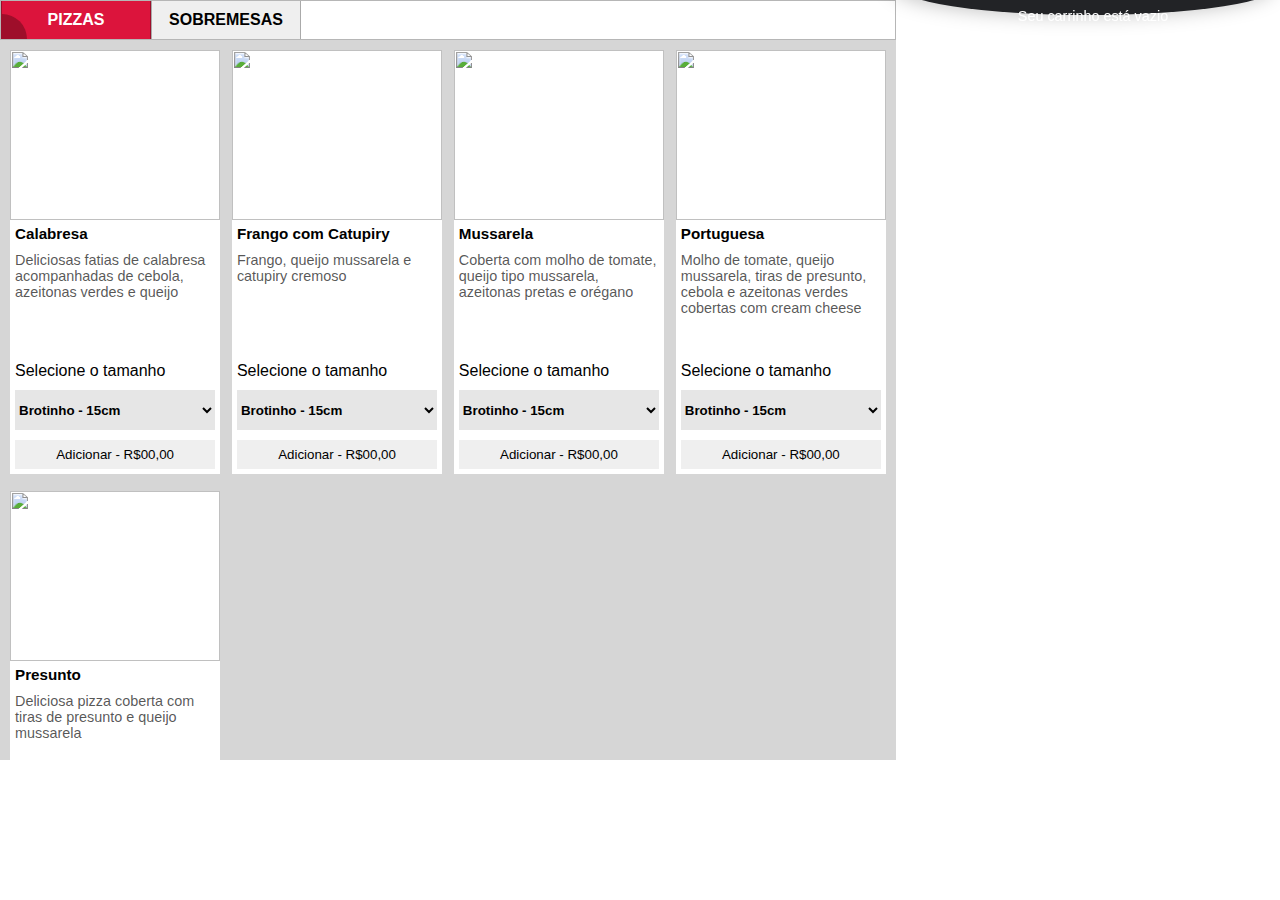
==== html/menu.html @ 4f8a412b "Update PizzaNetRJ" ====
<!DOCTYPE html>
<html lang="pt-br">

<head>
    <meta charset="UTF-8">
    <meta http-equiv="X-UA-Compatible" content="IE=edge">
    <meta name="viewport" content="width=device-width, initial-scale=1.0">
    <title>Cardápio - PizzaNet RJ</title>

    <link rel="stylesheet" href="../styles/style.css">
    <link rel="stylesheet" href="../styles/menu.css">

    <script src="../jquery.js"></script>
</head>

<body>
    <main>

        <div class="content">

            <div class="row">
                <img src="../assets/logo.png" alt="">
            </div>

            <nav>
                <div class="rowMenu">
                    <button class="menuBtnSelected" id="rowMenuBtn1">PIZZAS</button>
                    <button id="rowMenuBtn2">SOBREMESAS</button>
                </div>
            </nav>

            <div class="pizzas">

                <div class="menuOptionCard">
                    <div class="menuOptionCardImage">
                        <img src="../assets/menu/pizzas/calabresa.jpg" alt="">
                    </div>

                    <div class="menuOptionCardInfo">
                        <h4>Calabresa</h4>
                        <p>
                            Deliciosas fatias de calabresa acompanhadas de cebola, azeitonas verdes e queijo
                        </p>
                        <label for="sizes">Selecione o tamanho</label>
                        <select name="sizes" id="">
                            <option value="15">Brotinho - 15cm</option>
                            <option value="20">Pequena - 20cm</option>
                            <option value="25">Média - 25cm</option>
                            <option value="30">Grande - 30cm</option>
                            <option value="40">Família - 40cm</option>
                        </select>
                        <button class="redBtn">Adicionar - R$00,00</button>
                    </div>
                </div>

                <div class="menuOptionCard">
                    <div class="menuOptionCardImage">
                        <img src="../assets/menu/pizzas/frango-catupiry.jpg" alt="">
                    </div>

                    <div class="menuOptionCardInfo">
                        <h4>Frango com Catupiry</h4>
                        <p>
                            Frango, queijo mussarela e catupiry cremoso
                        </p>
                        <label for="sizes">Selecione o tamanho</label>
                        <select name="sizes" id="">
                            <option value="15">Brotinho - 15cm</option>
                            <option value="20">Pequena - 20cm</option>
                            <option value="25">Média - 25cm</option>
                            <option value="30">Grande - 30cm</option>
                            <option value="40">Família - 40cm</option>
                        </select>
                        <button class="redBtn">Adicionar - R$00,00</button>
                    </div>
                </div>

                <div class="menuOptionCard">
                    <div class="menuOptionCardImage">
                        <img src="../assets/menu/pizzas/muzzarela.jpeg" alt="">
                    </div>

                    <div class="menuOptionCardInfo">
                        <h4>Mussarela</h4>
                        <p>
                            Coberta com molho de tomate, queijo tipo mussarela, azeitonas pretas e orégano
                        </p>
                        <label for="sizes">Selecione o tamanho</label>
                        <select name="sizes" id="">
                            <option value="15">Brotinho - 15cm</option>
                            <option value="20">Pequena - 20cm</option>
                            <option value="25">Média - 25cm</option>
                            <option value="30">Grande - 30cm</option>
                            <option value="40">Família - 40cm</option>
                        </select>
                        <button class="redBtn">Adicionar - R$00,00</button>
                    </div>
                </div>

                <div class="menuOptionCard">
                    <div class="menuOptionCardImage">
                        <img src="../assets/menu/pizzas/portuguesa.jpg" alt="">
                    </div>

                    <div class="menuOptionCardInfo">
                        <h4>Portuguesa</h4>
                        <p>
                            Molho de tomate, queijo mussarela, tiras de presunto, cebola e azeitonas verdes cobertas com
                            cream cheese
                        </p>
                        <label for="sizes">Selecione o tamanho</label>
                        <select name="sizes" id="">
                            <option value="15">Brotinho - 15cm</option>
                            <option value="20">Pequena - 20cm</option>
                            <option value="25">Média - 25cm</option>
                            <option value="30">Grande - 30cm</option>
                            <option value="40">Família - 40cm</option>
                        </select>
                        <button class="redBtn">Adicionar - R$00,00</button>
                    </div>
                </div>

                <div class="menuOptionCard">
                    <div class="menuOptionCardImage">
                        <img src="../assets/menu/pizzas/presunto.jpg" alt="">
                    </div>

                    <div class="menuOptionCardInfo">
                        <h4>Presunto</h4>
                        <p>
                            Deliciosa pizza coberta com tiras de presunto e queijo mussarela
                        </p>
                        <label for="sizes">Selecione o tamanho</label>
                        <select name="sizes" id="">
                            <option value="15">Brotinho - 15cm</option>
                            <option value="20">Pequena - 20cm</option>
                            <option value="25">Média - 25cm</option>
                            <option value="30">Grande - 30cm</option>
                            <option value="40">Família - 40cm</option>
                        </select>
                        <button class="redBtn">Adicionar - R$00,00</button>
                    </div>
                </div>

            </div>

            <div class="sobremesas" style="display: none;">

                <div class="menuOptionCard">
                    <div class="menuOptionCardImage">
                        <img src="../assets/menu/sobremesas/boloMorango.png" alt="">
                    </div>

                    <div class="menuOptionCardInfo">
                        <h4>Bolo de Chocolate</h4>
                        <p>
                            Uma fatia do nosso bolo de chocolate especial com pedaços de morango
                        </p>

                        <button class="redBtn">Adicionar - R$00,00</button>
                    </div>
                </div>

                <div class="menuOptionCard">
                    <div class="menuOptionCardImage">
                        <img src="../assets/menu/sobremesas/churros.jpeg" alt="">
                    </div>

                    <div class="menuOptionCardInfo">
                        <h4>Mini Churros</h4>
                        <p>
                            Porção com 10 mini-churros crocantes recheados com doce de leite
                        </p>

                        <button class="redBtn">Adicionar - R$00,00</button>
                    </div>
                </div>

                <div class="menuOptionCard">
                    <div class="menuOptionCardImage">
                        <img src="../assets/menu/sobremesas/petitGateau.jpeg" alt="">
                    </div>

                    <div class="menuOptionCardInfo">
                        <h4>Petit Gateau</h4>
                        <p>
                            Pedaço do nosso delicioso brownie com duas bolos de sorvete de creme e calda de chocolate
                        </p>

                        <button class="redBtn">Adicionar - R$00,00</button>
                    </div>
                </div>

                <div class="menuOptionCard">
                    <div class="menuOptionCardImage">
                        <img src="../assets/menu/sobremesas/pudim.jpg" alt="">
                    </div>

                    <div class="menuOptionCardInfo">
                        <h4>Pudim</h4>
                        <p>
                            Se você gosta de pudim, precisa experimentar o nosso maravilhoso pudim de leite especial
                        </p>

                        <button class="redBtn">Adicionar - R$00,00</button>
                    </div>
                </div>

            </div>

        </div>

        <div class="cart">

            <h2>Seu Carrinho</h2>

            <hr>

            <p class="empty">Seu carrinho está vazio</p>

            <p class="tax">Taxa de entrega: R$00,00</p>

            <button>Concluir Pedido</button>

        </div>

        <div class="cartMobile">
            <button class="redBtn">Ver Carrinho 🛒</button>
        </div>

        <div class="cartMobilePopUp">
            <h2>Seu Carrinho</h2>
            <button class="closePopUp">X</button>

            <hr>

            <p class="empty">Seu carrinho está vazio</p>

            <p class="tax">Taxa de entrega: R$00,00</p>

            <button class="redBtn">Concluir Pedido</button>
        </div>

    </main>

    <script>
        /*MENU PARA TROCAR ENTRE AS ABAS*/
        $(function ()
        {
            let rowMenuBtn1 = $('#rowMenuBtn1')
            let rowMenuBtn2 = $('#rowMenuBtn2')
            let pizzas = $('.pizzas')
            let sobremesas = $('.sobremesas')

            rowMenuBtn1.click(() =>
            {
                rowMenuBtn1.addClass('menuBtnSelected')
                rowMenuBtn2.removeClass('menuBtnSelected')

                pizzas.css('display', 'flex')
                sobremesas.css('display', 'none')
            })
            rowMenuBtn2.click(() =>
            {
                rowMenuBtn1.removeClass('menuBtnSelected')
                rowMenuBtn2.addClass('menuBtnSelected')

                pizzas.css('display', 'none')
                sobremesas.css('display', 'flex')
            })
        })
    </script>

    <script>

        /*POPUP DO CARRINHO NO CELULARL*/
        $(function ()
        {

            let cartMobileBtn = $('.cartMobile button')
            let cartMobilePopUp = $('.cartMobilePopUp')
            let closePopUp = $('.closePopUp')

            cartMobileBtn.click(() =>
            {
                cartMobilePopUp.css('display', 'flex')
            })

            closePopUp.click(() =>
            {
                cartMobilePopUp.css('display', 'none')
            })

        })

    </script>
</body>

</html>
---- styles/style.css ----
* {
    box-sizing: border-box;

    padding: 0;
    margin: 0;
    transition-duration: 0.3s;
}

:root {
    --cor1: crimson;
    --cor2: #222326;
    --cor3: #3E5902;
    --cor4: #F2A74B;
    --cor5: #BF3617;
}

@font-face {
    font-family: 'secular';
    src: url('../fonts/SecularOne-Regular.ttf');
}

body {
    font-family: Arial, Helvetica, sans-serif;
    overflow-x: hidden;
}

button {
    cursor: pointer;
    border: none;
    width: fit-content;

    padding: 7px;
    margin: 0px 5px;
    transition: 0.3s;
}

header {
    background-color: var(--cor2);
    color: white;

    padding: 15px;
}

header h1 {
    font-family: secular;

    font-size: 2.5em;
    margin-left: 40px;

    text-shadow: var(--cor1) 0 5px;
}

header .login {
    position: absolute;
    right: 40px;
}

.row {
    display: flex;
    flex-direction: row;
    width: fit-content;
    align-items: center;
}

header button {
    color: white;
    background-color: transparent;
    font-weight: bolder;

    font-size: 1.1em;
}

header button:hover {
    background: var(--cor1);
    transform: scale(1.08);
}

header button:active {
    background-color: #dc143cc0;
}

.bg {
    background-image: url('../assets/bg.jpg');
    background-position: center;
    background-size: cover;

    height: 55vh;
}

section {
    margin: auto;
}



.mainContent {
    background-color: var(--cor2);
    color: white;
    text-align: center;
    font-weight: bolder;

    width: 100%;
    padding: 50px;

    box-shadow: inset #00000044 0 0 40px;
}

.cart {
    background-color: var(--cor1);
    position: fixed;
    display: flex;
    align-items: center;
    justify-content: center;

    width: 60px;
    height: 60px;
    right: 5vw;
    bottom: 5vh;
    border-radius: 100%;
}

.cart:hover {
    background-color: #c00f32;
}

.cart img {
    width: 70%;
    padding-right: 2px;

    filter: opacity(0.5);
}

.cart:hover img {
    filter: opacity(1);
}

.mainContent h2 {
    text-decoration: underline;

    font-size: 2.7em;
    padding: 20px;
    margin-top: 50px;
}

.flavors {
    display: flex;
    justify-content: center;
    align-items: center;
    flex-wrap: wrap;
}

.flavor {
    background-color: white;
    color: black;

    width: 350px;
    border-radius: 20px;
    margin: 10px;
    padding: 10px;
}

.flavor img {
    width: 100%;
    height: 250px;
    border-radius: 20px 20px 0 0;
}

.flavor h3 {
    font-size: 1.5em;
    padding: 5px;
}

.flavor .price {
    text-align: left;
    font-weight: lighter;

    font-size: 1.2em;
}

.flavor .price .value {
    color: var(--cor1);
    font-weight: bold;
}

.flavor button {
    background-color: transparent;
    color: white;

    height: 30px;
    margin: 10px auto;
    padding: 5px 30px;
}

.flavor:hover button {
    background-color: var(--cor1);

}

.flavor:hover button:hover {
    background-color: #c00f32;

    height: 30px;
}

.flavor:hover button:active {
    background-color: #a50e2c;

    height: 30px;
}

.contacts {
    display: flex;
    flex-wrap: wrap;
    margin: auto;

    width: 75vw;
}

.contacts img {
    width: 30px;
    margin-right: 10px;
}

.contact {
    display: flex;
    align-items: center;
    justify-content: center;
    cursor: pointer;
    background-color: #0000003b;
    margin: auto;

    font-size: 1.2em;
    width: 300px;
    padding: 10px;
    border-radius: 10px;
    margin-bottom: 5px;
}


@media (max-width: 500px) {
    header h1 {
        font-size: 1.3em;
        margin-left: 10px;
    }

    header .login {
        position: absolute;
        right: 10px;
    }

    header button {
        font-size: 0.8em;
    }

    .mainContent {
        padding-left: 0;
        padding-right: 0;
    }

    .mainContent h2 {
        font-size: 2em;
    }

    .flavor img {
        object-fit: cover;

        width: 100%;
        height: 200px;
    }

    .contacts {
        width: 100vw;
    }


}
---- styles/menu.css ----
:root {
    --cor1: #dc143c;
    --cor2: #222326;
    --cor3: #3E5902;
    --cor4: #F2A74B;
    --cor5: #BF3617;
}


main {
    background-color: white;
    display: flex;
    overflow-y: hidden;

    height: 100vh;
}

.content {
    width: 70vw;
}

nav {
    border: #00000049 solid 1px;
}

.rowMenu {
    display: flex;
}

.rowMenu button {
    font-family: 'Segoe UI', Tahoma, Geneva, Verdana, sans-serif;
    font-weight: bold;

    width: 150px;
    font-size: 1em;
    padding: 10px 15px;
    margin: 0;
    border-left: #00000049 solid 1px;
    border-right: #00000049 solid 1px;
}

/*CLASSES DE ADIÇÃO*/
.menuBtnSelected {
    background-color: crimson;
    color: white;
    position: relative;
    overflow: hidden;
}

.menuBtnSelected::after {
    content: '';
    position: absolute;
    background-color: #9e0e2a;

    width: 50px;
    height: 50px;
    border-radius: 50%;
    left: -25px;
    bottom: -25px;
}

.pizzas,
.sobremesas,
.bebidas {
    background-color: #d6d6d6;
    display: flex;
    flex-wrap: wrap;
    justify-content: space-between;
    overflow: scroll;

    height: 80%;
    gap: 1%;
    padding: 10px;
}

.menuOptionCard {
    background-color: white;
    height: fit-content;

    width: 24%;
    margin-bottom: 10px;
}

.menuOptionCard:hover {
    box-shadow: #00000094 0 0 10px;
}

.menuOptionCardImage {
    width: 100%;
    height: 170px;
}

.menuOptionCard img {
    object-fit: cover;
    width: 100%;
    height: 100%;
}

.menuOptionCardInfo {
    display: flex;
    flex-direction: column;

    padding: 5px;
    gap: 10px;
}

.menuOptionCardInfo h4 {
    font-family: 'Segoe UI', Tahoma, Geneva, Verdana, sans-serif;

    font-size: 0.95em;
}

.menuOptionCardInfo p {
    color: #000000ab;

    height: 100px;
    font-size: 0.9em;
}

.menuOptionCardInfo select {
    background-color: #e6e6e6;
    font-weight: bolder;
    cursor: pointer;
    border: none;

    height: 40px;
}

.menuOptionCardInfo button {
    margin: auto;

    width: 100%;
}




.cartMobile,
.cartMobilePopUp {
    display: none;
}

.cart,
.cartMobilePopUp {
    background-color: var(--cor2);
    color: white;
    flex-direction: column;
    position: relative;

    padding: 5px;

}

.cart {
    display: flex;

    right: 0px;
    width: 30vw;

    box-shadow: #00000041 -5px 0 20px;
}

.cart h2 {
    font-family: 'Segoe UI', Tahoma, Geneva, Verdana, sans-serif;
    text-align: center;
    font-weight: bolder;

    padding: 20px;
}

hr {
    color: #ffffff91;
    border-style: dashed;

    width: 100%;
    margin: 20px auto;
}

.empty {
    font-family: 'Segoe UI', Tahoma, Geneva, Verdana, sans-serif;
    font-weight: lighter;

    margin-left: 10px;
    font-size: 0.9em;
}

.tax {
    color: #ffffffce;

    margin-top: 30px;
}

.cart button {
    position: absolute;
    font-weight: bolder;
    background-color: var(--cor1);
    color: white;

    left: 50%;
    bottom: 20px;
    width: 90%;
    padding: 10px;
    border-radius: 10px;

    transform: translateX(-50%);
}

.cart button:hover {
    background-color: #c01134;
}



@media (max-width: 768px) {
    .menuOptionCard {
        width: 49%;
    }
}

@media (max-width: 425px) {
    .content {
        width: 100vw;
    }

    .menuOptionCardInfo h4 {
        font-size: 0.8em;
    }

    .menuOptionCardInfo p {
        font-size: 0.8em;
    }

    .cart {
        display: none;
    }

    .cartMobile {
        display: block;
        position: fixed;

        bottom: 0;
        width: 100vw;
    }

    .cartMobile button {
        margin: auto;
        font-weight: bolder;

        width: 100%;
        padding: 15px;
    }

    .cartMobilePopUp {
        display: flex;
        position: fixed;

        width: 100vw;
        height: 100%;
        top: 65px;
    }

    .cartMobilePopUp .closePopUp {
        position: absolute;
        background-color: #ffffff0a;
        color: white;
        font-weight: bolder;

        font-size: 1.5em;
        width: 50px;
        right: 30px;
        transform: translateY(-25%);
    }

    .cartMobilePopUp .redBtn {
        position: absolute;

        left: 50%;
        bottom: 100px;
        width: 90vw;
        transform: translateX(-50%);
    }
}
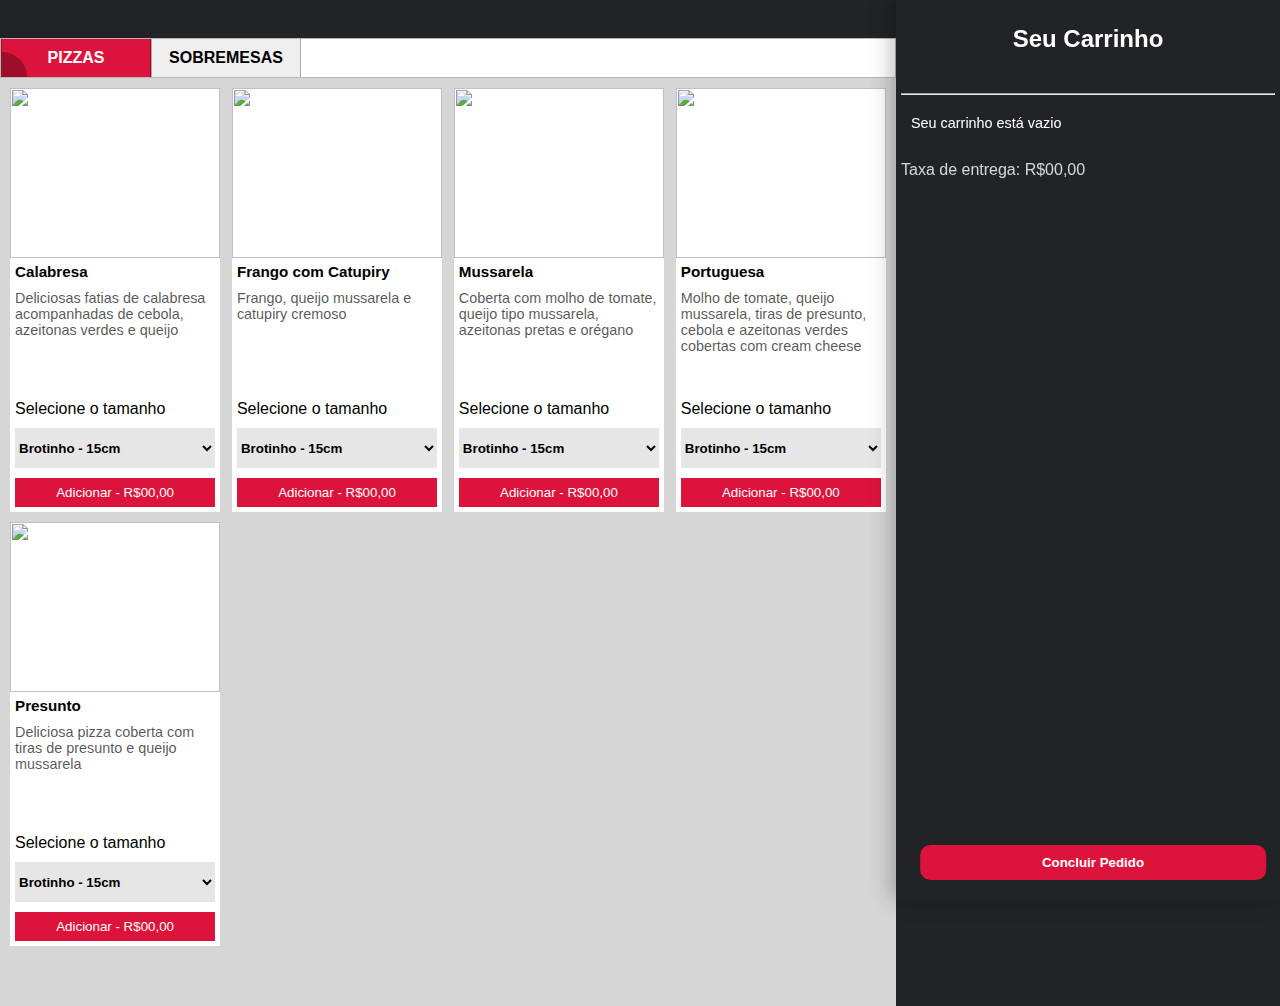
==== commit 43b4304a: "Update PizzaNetRJ" ====
--- a/html/menu.html
+++ b/html/menu.html
@@ -19,7 +19,7 @@
         <div class="content">
 
             <div class="row">
-                <img src="../assets/logo.png" alt="">
+                <a href="../index.html"><img src="../assets/logo.png" alt=""></a>
             </div>
 
             <nav>
--- a/styles/style.css
+++ b/styles/style.css
@@ -7,7 +7,7 @@
 }
 
 :root {
-    --cor1: crimson;
+    --cor1: #dc143c;
     --cor2: #222326;
     --cor3: #3E5902;
     --cor4: #F2A74B;
@@ -21,7 +21,22 @@
 
 body {
     font-family: Arial, Helvetica, sans-serif;
+    background-color: var(--cor2);
     overflow-x: hidden;
+}
+
+.redBtn {
+    background-color: var(--cor1);
+    color: white;
+}
+
+.redBtn:hover {
+    background-color: #af0e2f;
+}
+
+a {
+    color: crimson;
+    text-decoration: none;
 }
 
 button {
@@ -34,35 +49,29 @@
     transition: 0.3s;
 }
 
-header {
+.row {
     background-color: var(--cor2);
     color: white;
-
-    padding: 15px;
-}
-
-header h1 {
-    font-family: secular;
-
-    font-size: 2.5em;
-    margin-left: 40px;
-
-    text-shadow: var(--cor1) 0 5px;
-}
-
-header .login {
-    position: absolute;
-    right: 40px;
-}
-
-.row {
     display: flex;
     flex-direction: row;
     width: fit-content;
     align-items: center;
-}
-
-header button {
+
+    padding: 10px;
+    width: 100%;
+}
+
+.row img {
+    width: 130px;
+    margin-left: 40px;
+}
+
+.row .login {
+    position: absolute;
+    right: 40px;
+}
+
+.row button {
     color: white;
     background-color: transparent;
     font-weight: bolder;
@@ -70,207 +79,212 @@
     font-size: 1.1em;
 }
 
-header button:hover {
+.row button:hover {
     background: var(--cor1);
     transform: scale(1.08);
 }
 
-header button:active {
+.row button:active {
     background-color: #dc143cc0;
 }
 
-.bg {
+
+
+section {
+    color: white;
+    text-align: center;
+    font-weight: bolder;
+    position: relative;
+
+    width: 100vw;
+    padding: 50px;
+
+    box-shadow: inset #00000044 0 0 40px;
+}
+
+.cepCard {
     background-image: url('../assets/bg.jpg');
+    background-size: cover;
     background-position: center;
-    background-size: cover;
-
-    height: 55vh;
-}
-
-section {
+
+    height: 500px;
+    border-radius: 3%;
+}
+
+.cepMenu {
+    background-color: white;
+    color: #000000b0;
     margin: auto;
-}
-
-
-
-.mainContent {
-    background-color: var(--cor2);
-    color: white;
+
+    max-width: 600px;
+    border-radius: 0 0 20px 20px;
+
+    box-shadow: #000000e7 0 10px 50px;
+}
+
+.cepMenu p,
+.cepMenu label {
+    color: #111111;
+}
+
+.cepMenu p {
     text-align: center;
-    font-weight: bolder;
-
-    width: 100%;
-    padding: 50px;
-
-    box-shadow: inset #00000044 0 0 40px;
-}
-
-.cart {
-    background-color: var(--cor1);
-    position: fixed;
-    display: flex;
-    align-items: center;
+
+    font-size: 1.3em;
+    margin-bottom: 30px;
+}
+
+.cepBtns {
+    display: flex;
+    width: 100%;
+}
+
+.cepBtns button {
+    width: 100%;
+    margin: 0;
+    font-size: 1.3em;
+    padding: 20px;
+}
+
+.cep {
+    text-align: left;
+
+    padding: 20px;
+}
+
+.cep input {
+    margin: 10px 0;
+    width: 100%;
+    height: 40px;
+    padding: 10px;
+}
+
+.cep button {
+    margin: auto;
+    font-weight: bolder;
+
+    width: 100%;
+}
+
+
+
+.containerBanners {
+    display: flex;
+    flex-direction: column;
+}
+
+.bannersCard .banners {
+    display: flex;
     justify-content: center;
 
-    width: 60px;
-    height: 60px;
-    right: 5vw;
-    bottom: 5vh;
-    border-radius: 100%;
-}
-
-.cart:hover {
-    background-color: #c00f32;
-}
-
-.cart img {
-    width: 70%;
-    padding-right: 2px;
-
-    filter: opacity(0.5);
-}
-
-.cart:hover img {
-    filter: opacity(1);
-}
-
-.mainContent h2 {
-    text-decoration: underline;
-
-    font-size: 2.7em;
-    padding: 20px;
-    margin-top: 50px;
-}
-
-.flavors {
-    display: flex;
-    justify-content: center;
-    align-items: center;
+    gap: 20px;
+}
+
+.bannersCard img {
+    width: 45vw;
+    margin: auto;
+}
+
+.bannersCard button {
+    background-color: crimson;
+    color: white;
+    font-weight: bolder;
+
+    width: 100%;
+    font-size: 1.5em;
+    margin: 30px auto;
+}
+
+
+
+footer {
+    background-color: black;
+    color: white;
+
+    padding: 30px;
+}
+
+footer hr {
+    margin: 20px auto;
+}
+
+.footerBlocks {
+    display: flex;
     flex-wrap: wrap;
-}
-
-.flavor {
+
+    gap: 50px;
+}
+
+.footerBlock h4 {
+    text-align: center;
+
+    margin-bottom: 10px;
+}
+
+
+
+/*CLASSES DE ADIÇÃO*/
+.cepBtnSelected {
+    position: relative;
+    color: crimson;
     background-color: white;
-    color: black;
-
-    width: 350px;
-    border-radius: 20px;
-    margin: 10px;
-    padding: 10px;
-}
-
-.flavor img {
-    width: 100%;
-    height: 250px;
+}
+
+.cepBtnSelected::after {
+    content: '';
+    position: absolute;
+    background-color: white;
+
+    width: 100%;
+    height: 20%;
+    left: 0;
+    top: -20%;
     border-radius: 20px 20px 0 0;
 }
 
-.flavor h3 {
-    font-size: 1.5em;
-    padding: 5px;
-}
-
-.flavor .price {
-    text-align: left;
-    font-weight: lighter;
-
-    font-size: 1.2em;
-}
-
-.flavor .price .value {
-    color: var(--cor1);
-    font-weight: bold;
-}
-
-.flavor button {
-    background-color: transparent;
-    color: white;
-
-    height: 30px;
-    margin: 10px auto;
-    padding: 5px 30px;
-}
-
-.flavor:hover button {
-    background-color: var(--cor1);
-
-}
-
-.flavor:hover button:hover {
-    background-color: #c00f32;
-
-    height: 30px;
-}
-
-.flavor:hover button:active {
-    background-color: #a50e2c;
-
-    height: 30px;
-}
-
-.contacts {
-    display: flex;
-    flex-wrap: wrap;
-    margin: auto;
-
-    width: 75vw;
-}
-
-.contacts img {
-    width: 30px;
-    margin-right: 10px;
-}
-
-.contact {
-    display: flex;
-    align-items: center;
-    justify-content: center;
-    cursor: pointer;
-    background-color: #0000003b;
-    margin: auto;
-
-    font-size: 1.2em;
-    width: 300px;
-    padding: 10px;
-    border-radius: 10px;
-    margin-bottom: 5px;
-}
-
 
 @media (max-width: 500px) {
-    header h1 {
-        font-size: 1.3em;
+    .row img {
+        width: 100px;
         margin-left: 10px;
     }
 
-    header .login {
+    .row .login {
         position: absolute;
         right: 10px;
     }
 
-    header button {
+    .row button {
         font-size: 0.8em;
     }
 
-    .mainContent {
+    .cepCard {
         padding-left: 0;
         padding-right: 0;
     }
 
-    .mainContent h2 {
+    .cepCard h2 {
         font-size: 2em;
     }
 
-    .flavor img {
-        object-fit: cover;
-
+
+    .bannersCard {
+        padding: 0;
+        padding-top: 20px;
+    }
+
+    .bannersCard .banners {
+        display: flex;
+        flex-direction: column;
+    }
+
+    .bannersCard img {
         width: 100%;
-        height: 200px;
-    }
-
-    .contacts {
-        width: 100vw;
-    }
-
-
+    }
+
+    .bannersCard button {
+        width: 100%;
+        font-size: 1em;
+        margin: 30px auto;
+    }
 }--- a/styles/menu.css
+++ b/styles/menu.css
@@ -6,11 +6,11 @@
     --cor5: #BF3617;
 }
 
+body {}
 
 main {
     background-color: white;
     display: flex;
-    overflow-y: hidden;
 
     height: 100vh;
 }
@@ -66,11 +66,10 @@
     display: flex;
     flex-wrap: wrap;
     justify-content: space-between;
-    overflow: scroll;
-
-    height: 80%;
+
     gap: 1%;
     padding: 10px;
+    padding-bottom: 50px;
 }
 
 .menuOptionCard {
@@ -153,9 +152,11 @@
 
 .cart {
     display: flex;
+    position: fixed;
 
     right: 0px;
     width: 30vw;
+    height: 100vh;
 
     box-shadow: #00000041 -5px 0 20px;
 }
@@ -170,7 +171,6 @@
 
 hr {
     color: #ffffff91;
-    border-style: dashed;
 
     width: 100%;
     margin: 20px auto;
@@ -228,6 +228,7 @@
 
     .menuOptionCardInfo p {
         font-size: 0.8em;
+        height: 90px;
     }
 
     .cart {
@@ -251,12 +252,11 @@
     }
 
     .cartMobilePopUp {
-        display: flex;
         position: fixed;
 
         width: 100vw;
         height: 100%;
-        top: 65px;
+        padding: 20px;
     }
 
     .cartMobilePopUp .closePopUp {
@@ -265,9 +265,12 @@
         color: white;
         font-weight: bolder;
 
-        font-size: 1.5em;
-        width: 50px;
+        font-size: 1em;
+        width: 40px;
+        height: 40px;
         right: 30px;
+        border-radius: 50%;
+
         transform: translateY(-25%);
     }
 
@@ -275,7 +278,7 @@
         position: absolute;
 
         left: 50%;
-        bottom: 100px;
+        bottom: 20px;
         width: 90vw;
         transform: translateX(-50%);
     }
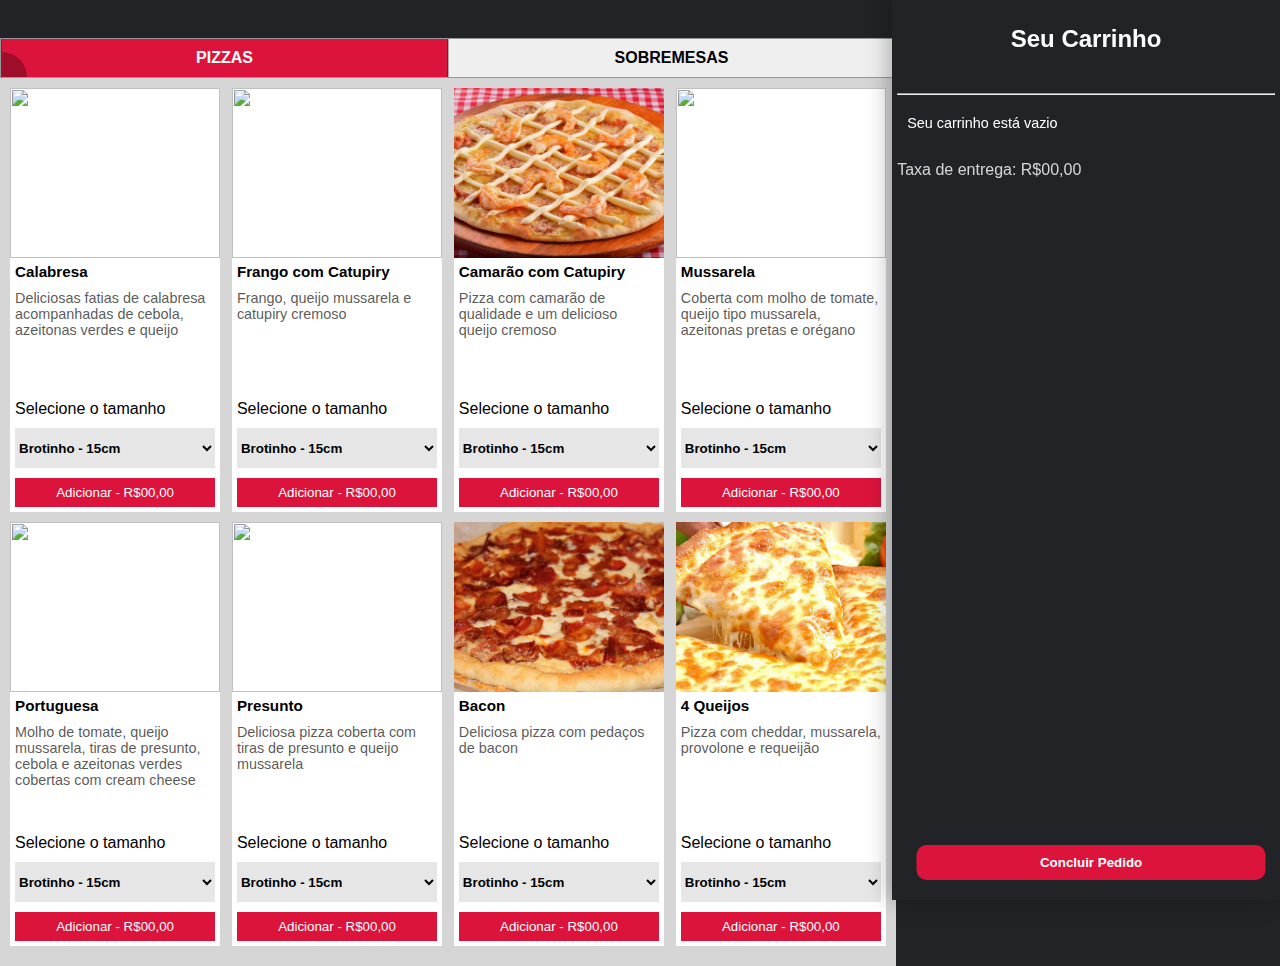
==== commit a834edcb: "Update PizzaNetRJ" ====
--- a/html/menu.html
+++ b/html/menu.html
@@ -77,6 +77,28 @@
 
                 <div class="menuOptionCard">
                     <div class="menuOptionCardImage">
+                        <img src="../assets/menu/pizzas/camarao.jpg" alt="">
+                    </div>
+
+                    <div class="menuOptionCardInfo">
+                        <h4>Camarão com Catupiry</h4>
+                        <p>
+                            Pizza com camarão de qualidade e um delicioso queijo cremoso
+                        </p>
+                        <label for="sizes">Selecione o tamanho</label>
+                        <select name="sizes" id="">
+                            <option value="15">Brotinho - 15cm</option>
+                            <option value="20">Pequena - 20cm</option>
+                            <option value="25">Média - 25cm</option>
+                            <option value="30">Grande - 30cm</option>
+                            <option value="40">Família - 40cm</option>
+                        </select>
+                        <button class="redBtn">Adicionar - R$00,00</button>
+                    </div>
+                </div>
+
+                <div class="menuOptionCard">
+                    <div class="menuOptionCardImage">
                         <img src="../assets/menu/pizzas/muzzarela.jpeg" alt="">
                     </div>
 
@@ -142,6 +164,50 @@
                     </div>
                 </div>
 
+                <div class="menuOptionCard">
+                    <div class="menuOptionCardImage">
+                        <img src="../assets/menu/pizzas/bacon.jpg" alt="">
+                    </div>
+
+                    <div class="menuOptionCardInfo">
+                        <h4>Bacon</h4>
+                        <p>
+                            Deliciosa pizza com pedaços de bacon
+                        </p>
+                        <label for="sizes">Selecione o tamanho</label>
+                        <select name="sizes" id="">
+                            <option value="15">Brotinho - 15cm</option>
+                            <option value="20">Pequena - 20cm</option>
+                            <option value="25">Média - 25cm</option>
+                            <option value="30">Grande - 30cm</option>
+                            <option value="40">Família - 40cm</option>
+                        </select>
+                        <button class="redBtn">Adicionar - R$00,00</button>
+                    </div>
+                </div>
+
+                <div class="menuOptionCard">
+                    <div class="menuOptionCardImage">
+                        <img src="../assets/menu/pizzas/4queijos.png" alt="">
+                    </div>
+
+                    <div class="menuOptionCardInfo">
+                        <h4>4 Queijos</h4>
+                        <p>
+                            Pizza com cheddar, mussarela, provolone e requeijão
+                        </p>
+                        <label for="sizes">Selecione o tamanho</label>
+                        <select name="sizes" id="">
+                            <option value="15">Brotinho - 15cm</option>
+                            <option value="20">Pequena - 20cm</option>
+                            <option value="25">Média - 25cm</option>
+                            <option value="30">Grande - 30cm</option>
+                            <option value="40">Família - 40cm</option>
+                        </select>
+                        <button class="redBtn">Adicionar - R$00,00</button>
+                    </div>
+                </div>
+
             </div>
 
             <div class="sobremesas" style="display: none;">
@@ -200,6 +266,66 @@
                         <h4>Pudim</h4>
                         <p>
                             Se você gosta de pudim, precisa experimentar o nosso maravilhoso pudim de leite especial
+                        </p>
+
+                        <button class="redBtn">Adicionar - R$00,00</button>
+                    </div>
+                </div>
+
+                <div class="menuOptionCard">
+                    <div class="menuOptionCardImage">
+                        <img src="../assets/menu/sobremesas/mousseLimão.png" alt="">
+                    </div>
+
+                    <div class="menuOptionCardInfo">
+                        <h4>Mousse de Limão</h4>
+                        <p>
+                            Sobremesa francesa feita com limão, creme de leite, leite condensado e gelatina incolor
+                        </p>
+
+                        <button class="redBtn">Adicionar - R$00,00</button>
+                    </div>
+                </div>
+
+                <div class="menuOptionCard">
+                    <div class="menuOptionCardImage">
+                        <img src="../assets/menu/sobremesas/tortaOreo.jpeg" alt="">
+                    </div>
+
+                    <div class="menuOptionCardInfo">
+                        <h4>Torta de Oreo</h4>
+                        <p>
+                            Uma fatia da nossa torta de Oreo
+                        </p>
+
+                        <button class="redBtn">Adicionar - R$00,00</button>
+                    </div>
+                </div>
+
+                <div class="menuOptionCard">
+                    <div class="menuOptionCardImage">
+                        <img src="../assets/menu/sobremesas/tortaChocolate.jpeg" alt="">
+                    </div>
+
+                    <div class="menuOptionCardInfo">
+                        <h4>Torta de Chocolate</h4>
+                        <p>
+                            Torta feita com chocolate e recheado com ganache
+                        </p>
+
+                        <button class="redBtn">Adicionar - R$00,00</button>
+                    </div>
+                </div>
+
+                <div class="menuOptionCard">
+                    <div class="menuOptionCardImage">
+                        <img src="../assets/menu/sobremesas/pave.jpeg" alt="">
+                    </div>
+
+                    <div class="menuOptionCardInfo">
+                        <h4>Pavê</h4>
+                        <p>
+                            Torta gelada que tem como base biscoitos do tipo champanhe
                         </p>
 
                         <button class="redBtn">Adicionar - R$00,00</button>
--- a/styles/style.css
+++ b/styles/style.css
@@ -19,6 +19,17 @@
     src: url('../fonts/SecularOne-Regular.ttf');
 }
 
+::-webkit-scrollbar {
+    background-color: var(--cor2);
+    width: 5px;
+}
+
+::-webkit-scrollbar-thumb {
+    background-color: crimson;
+
+    border-radius: 100px;
+}
+
 body {
     font-family: Arial, Helvetica, sans-serif;
     background-color: var(--cor2);
--- a/styles/menu.css
+++ b/styles/menu.css
@@ -6,17 +6,15 @@
     --cor5: #BF3617;
 }
 
-body {}
-
 main {
-    background-color: white;
+    background-color: #d6d6d6;
     display: flex;
 
     height: 100vh;
 }
 
 .content {
-    width: 70vw;
+    width: 70%;
 }
 
 nav {
@@ -31,7 +29,7 @@
     font-family: 'Segoe UI', Tahoma, Geneva, Verdana, sans-serif;
     font-weight: bold;
 
-    width: 150px;
+    width: 100%;
     font-size: 1em;
     padding: 10px 15px;
     margin: 0;
@@ -60,8 +58,7 @@
 }
 
 .pizzas,
-.sobremesas,
-.bebidas {
+.sobremesas {
     background-color: #d6d6d6;
     display: flex;
     flex-wrap: wrap;
@@ -69,7 +66,6 @@
 
     gap: 1%;
     padding: 10px;
-    padding-bottom: 50px;
 }
 
 .menuOptionCard {
@@ -155,7 +151,7 @@
     position: fixed;
 
     right: 0px;
-    width: 30vw;
+    width: 30.3%;
     height: 100vh;
 
     box-shadow: #00000041 -5px 0 20px;
@@ -217,9 +213,15 @@
     }
 }
 
-@media (max-width: 425px) {
+@media (max-width: 426px) {
     .content {
         width: 100vw;
+    }
+
+    .pizzas,
+    .sobremesas,
+    .bebidas {
+        padding-bottom: 50px;
     }
 
     .menuOptionCardInfo h4 {
